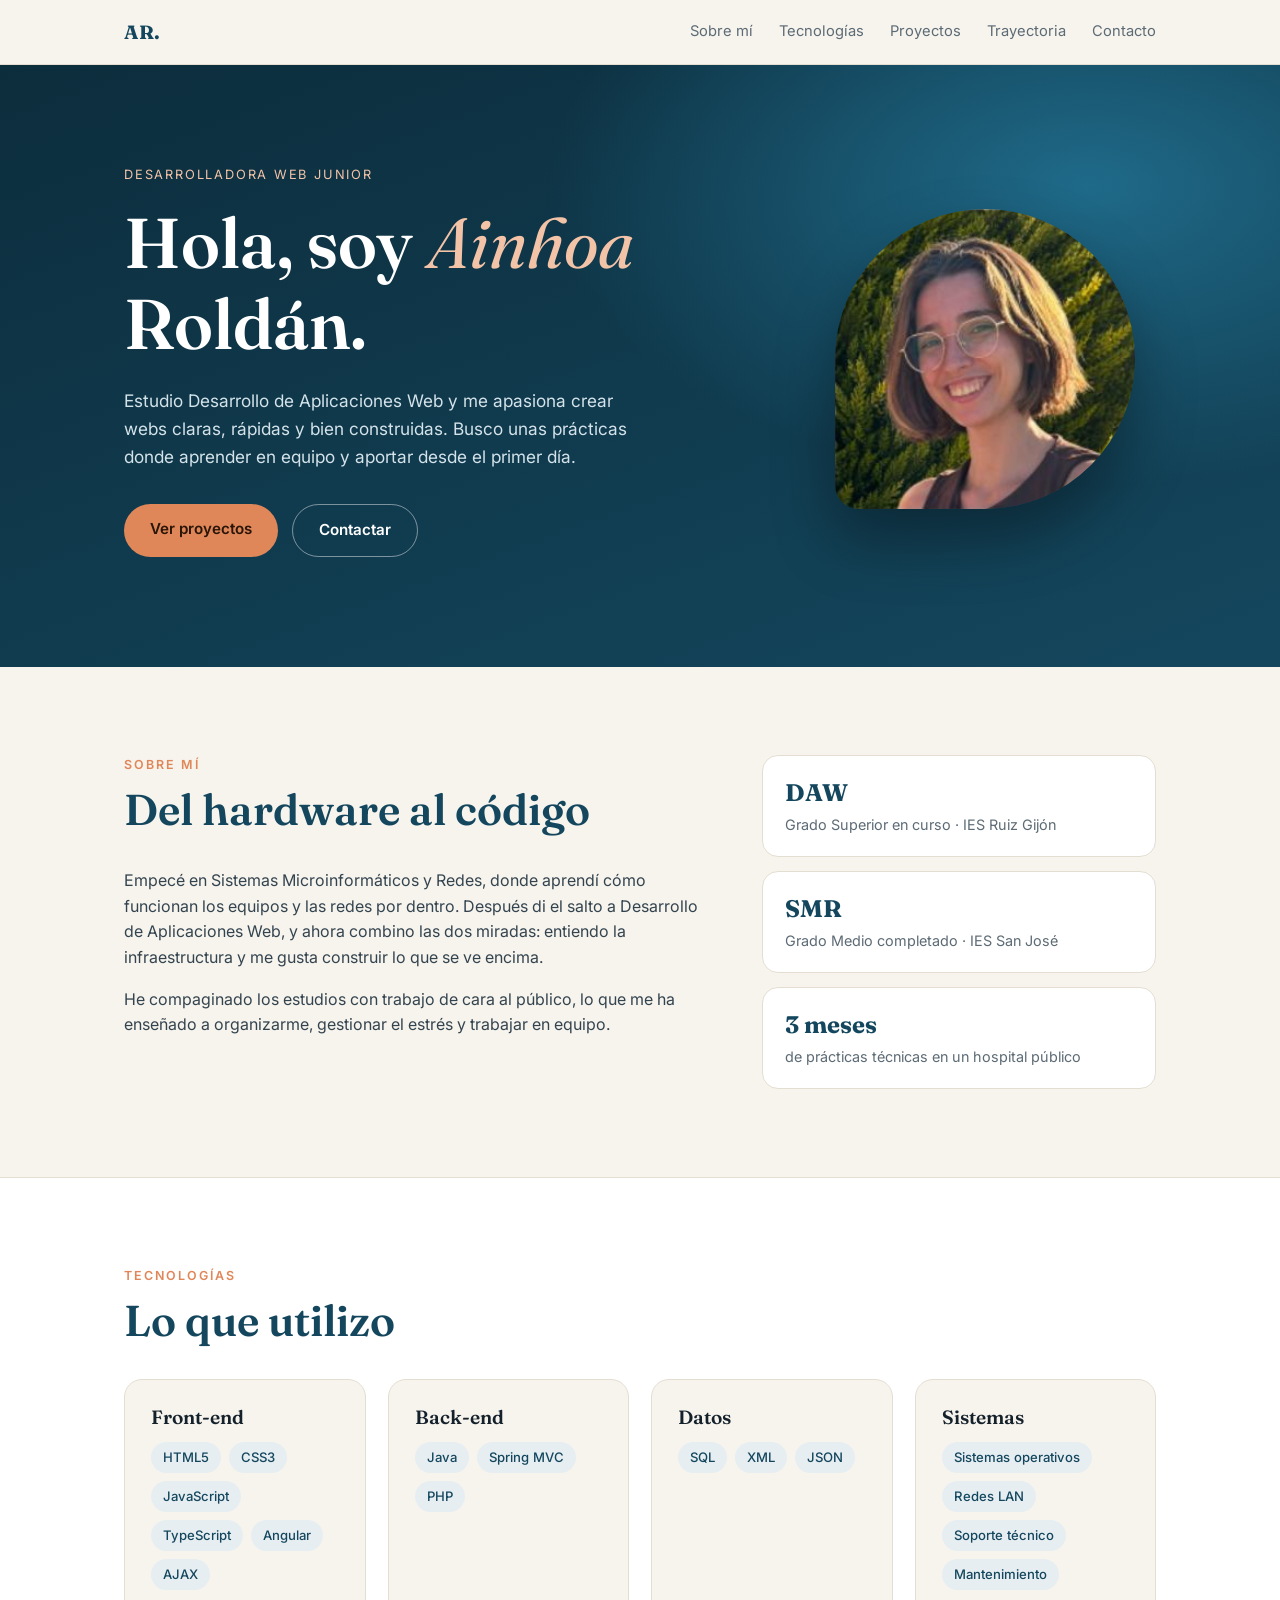
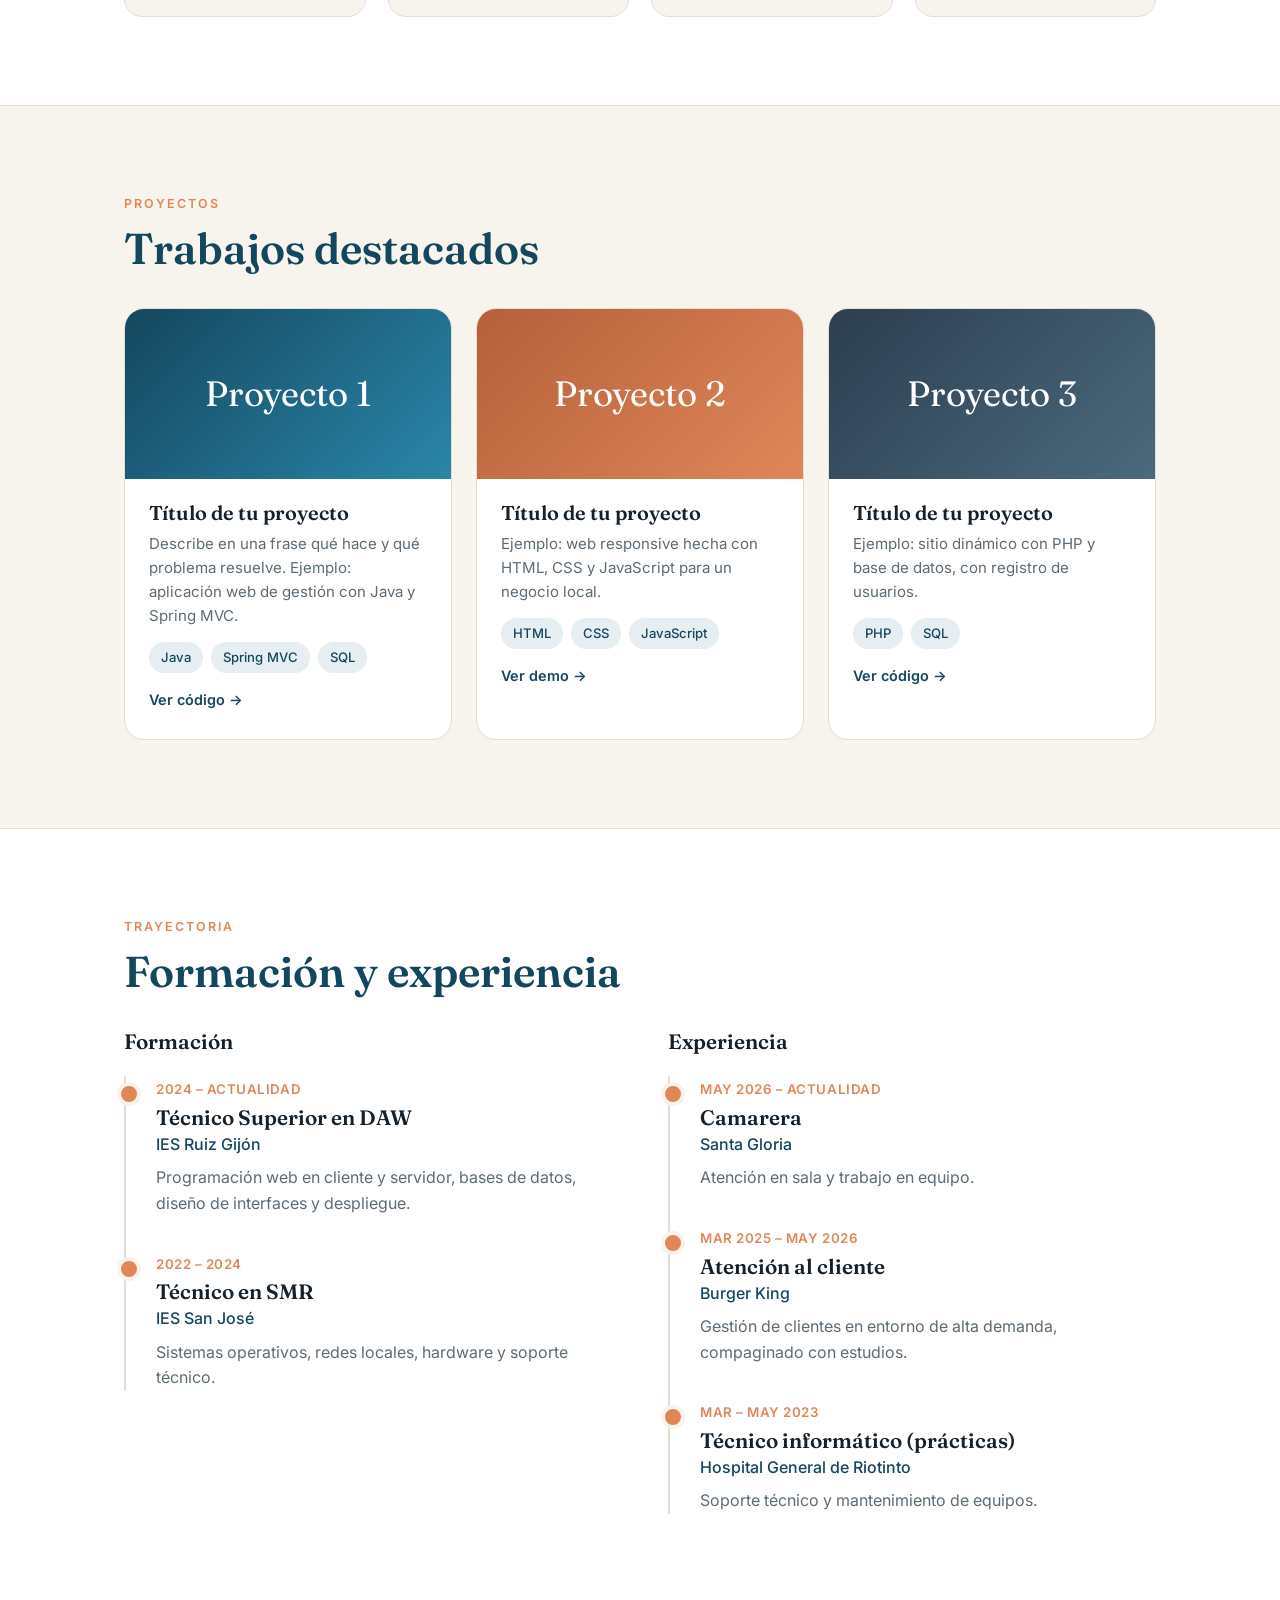
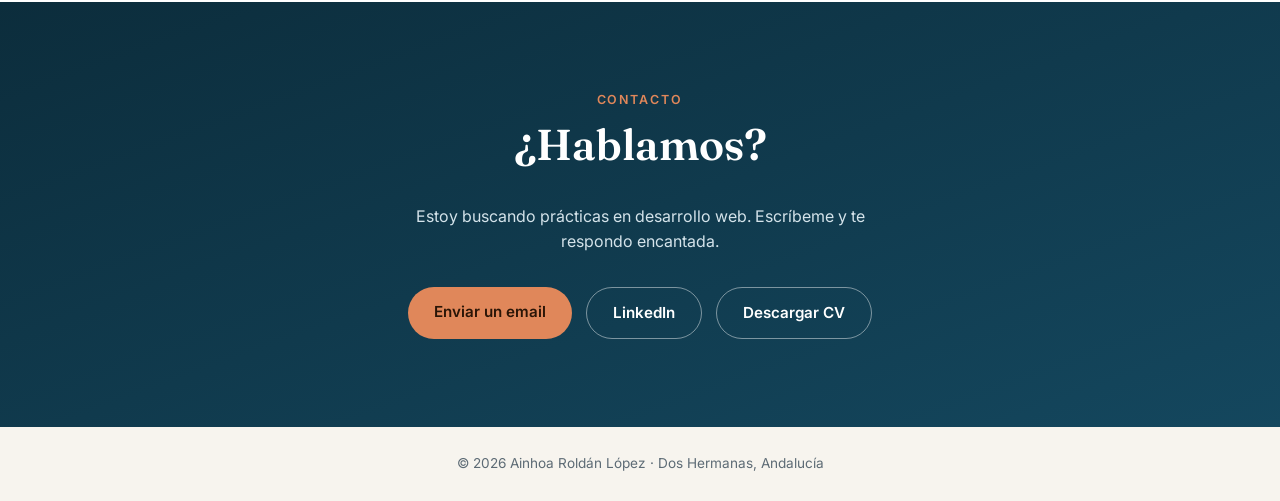
==== index.html @ 256d12b0 "Add files via upload" ====
<!doctype html>
<html lang="es">
<head>
<meta charset="utf-8">
<meta name="viewport" content="width=device-width,initial-scale=1">
<title>Ainhoa Roldán López · Desarrolladora Web</title>
<meta name="description" content="Portafolio de Ainhoa Roldán López, desarrolladora web junior (DAW).">
<link rel="preconnect" href="https://fonts.googleapis.com">
<link href="https://fonts.googleapis.com/css2?family=Fraunces:opsz,wght@9..144,400;9..144,600&family=Inter:wght@400;500;600&display=swap" rel="stylesheet">
<style>
:root{--bg:#f7f4ee;--ink:#14212b;--muted:#5d6b75;--teal:#14475e;--teal-d:#0c2d3c;--accent:#e0875a;--card:#fff;--line:#e4ded2}
*{box-sizing:border-box}
html{scroll-behavior:smooth}
body{margin:0;background:var(--bg);color:var(--ink);font-family:Inter,system-ui,sans-serif;line-height:1.6}
h1,h2,h3{font-family:Fraunces,Georgia,serif;font-weight:600;line-height:1.15;margin:0}
a{color:inherit}
.wrap{max-width:1080px;margin:0 auto;padding:0 24px}
nav{position:sticky;top:0;z-index:10;background:rgba(247,244,238,.85);backdrop-filter:blur(10px);border-bottom:1px solid var(--line)}
nav .wrap{display:flex;justify-content:space-between;align-items:center;height:64px}
nav b{font-family:Fraunces,serif;font-size:1.2rem;color:var(--teal)}
nav ul{display:flex;gap:26px;list-style:none;margin:0;padding:0;font-size:.92rem}
nav a{text-decoration:none;color:var(--muted);transition:color .2s}
nav a:hover{color:var(--teal)}
.hero{background:radial-gradient(900px 500px at 85% 20%,#1f6a89 0,transparent 60%),linear-gradient(160deg,var(--teal-d),var(--teal));color:#fff;padding:96px 0 110px;overflow:hidden}
.hero .wrap{display:grid;grid-template-columns:1.3fr .7fr;gap:56px;align-items:center}
.tag{display:inline-block;font-size:.8rem;letter-spacing:.14em;text-transform:uppercase;color:#f3c3a8;margin-bottom:18px}
.hero h1{font-size:clamp(2.6rem,6vw,4.4rem)}
.hero h1 em{font-style:italic;color:#f3c3a8;font-weight:400}
.hero p{max-width:520px;color:#d4e3ea;font-size:1.08rem;margin:22px 0 34px}
.btns{display:flex;gap:14px;flex-wrap:wrap}
.btn{padding:13px 26px;border-radius:999px;text-decoration:none;font-weight:600;font-size:.95rem;transition:transform .2s,background .2s}
.btn:hover{transform:translateY(-2px)}
.btn.p{background:var(--accent);color:#2a1507}
.btn.s{border:1.5px solid rgba(255,255,255,.45);color:#fff}
.btn.s:hover{background:rgba(255,255,255,.1)}
.photo{position:relative;justify-self:center}
.photo img{width:min(300px,70vw);aspect-ratio:1;object-fit:cover;border-radius:50% 50% 50% 8%;display:block;box-shadow:0 30px 60px rgba(0,0,0,.35)}
.photo::before{content:"";position:absolute;inset:-14px -14px 14px 14px;border:2px solid var(--accent);border-radius:50% 50% 50% 8%;z-index:-1}
section{padding:88px 0}
.eyebrow{font-size:.78rem;letter-spacing:.16em;text-transform:uppercase;color:var(--accent);font-weight:600;margin-bottom:10px}
h2{font-size:clamp(1.9rem,4vw,2.7rem);color:var(--teal);margin-bottom:34px}
.about{display:grid;grid-template-columns:1.2fr .8fr;gap:48px}
.about p{margin:0 0 16px;color:#34444f}
.facts{display:grid;gap:14px;align-content:start}
.fact{background:var(--card);border:1px solid var(--line);border-radius:16px;padding:18px 22px}
.fact b{display:block;font-family:Fraunces,serif;font-size:1.5rem;color:var(--teal)}
.fact span{color:var(--muted);font-size:.9rem}
.stack{background:var(--card);border-block:1px solid var(--line)}
.groups{display:grid;grid-template-columns:repeat(auto-fit,minmax(240px,1fr));gap:22px}
.group{border:1px solid var(--line);border-radius:18px;padding:26px;background:var(--bg);transition:transform .25s,box-shadow .25s}
.group:hover{transform:translateY(-4px);box-shadow:0 18px 40px rgba(20,71,94,.12)}
.group h3{font-size:1.2rem;margin-bottom:14px}
.chips{display:flex;flex-wrap:wrap;gap:8px}
.chips span{font-size:.82rem;padding:5px 12px;border-radius:999px;background:#e6eef2;color:var(--teal);font-weight:500}
.projects{display:grid;grid-template-columns:repeat(auto-fit,minmax(300px,1fr));gap:24px}
.proj{background:var(--card);border:1px solid var(--line);border-radius:20px;overflow:hidden;transition:transform .25s,box-shadow .25s}
.proj:hover{transform:translateY(-5px);box-shadow:0 22px 44px rgba(20,71,94,.14)}
.thumb{height:170px;display:grid;place-items:center;color:#fff;font-family:Fraunces,serif;font-size:2.2rem;background:linear-gradient(135deg,var(--teal),#2a86aa)}
.proj:nth-child(2) .thumb{background:linear-gradient(135deg,#b5603a,var(--accent))}
.proj:nth-child(3) .thumb{background:linear-gradient(135deg,#2c3e50,#4b6a7d)}
.proj div.body{padding:22px 24px 26px}
.proj h3{font-size:1.25rem;margin-bottom:8px}
.proj p{margin:0 0 14px;color:var(--muted);font-size:.94rem}
.proj a{font-weight:600;font-size:.9rem;color:var(--teal);text-decoration:none}
.proj a:hover{text-decoration:underline}
.line{position:relative;padding-left:30px;border-left:2px solid var(--line);display:grid;gap:34px}
.item{position:relative}
.item::before{content:"";position:absolute;left:-39px;top:6px;width:16px;height:16px;border-radius:50%;background:var(--accent);border:4px solid var(--bg)}
.item small{color:var(--accent);font-weight:600;letter-spacing:.04em}
.item h3{font-size:1.3rem;margin:4px 0 2px}
.item .who{color:var(--teal);font-weight:500}
.item p{margin:8px 0 0;color:var(--muted);max-width:640px}
.cols{display:grid;grid-template-columns:1fr 1fr;gap:56px}
.contact{background:linear-gradient(160deg,var(--teal-d),var(--teal));color:#fff;text-align:center}
.contact h2{color:#fff}
.contact p{color:#d4e3ea;max-width:520px;margin:0 auto 32px}
footer{text-align:center;padding:26px;color:var(--muted);font-size:.85rem}
.reveal{opacity:0;transform:translateY(24px);transition:opacity .8s,transform .8s}
.reveal.in{opacity:1;transform:none}
@media(max-width:820px){nav ul{display:none}.hero .wrap,.about,.cols{grid-template-columns:1fr}.hero{padding:56px 0 80px}.photo{order:-1}section{padding:64px 0}}
@media(prefers-reduced-motion:reduce){*{transition:none!important}.reveal{opacity:1;transform:none}html{scroll-behavior:auto}}
</style>
</head>
<body>
<nav><div class="wrap"><b>AR.</b>
<ul><li><a href="#sobre-mi">Sobre mí</a></li><li><a href="#tecnologias">Tecnologías</a></li><li><a href="#proyectos">Proyectos</a></li><li><a href="#trayectoria">Trayectoria</a></li><li><a href="#contacto">Contacto</a></li></ul></div></nav>

<header class="hero"><div class="wrap">
<div>
<span class="tag">Desarrolladora web junior</span>
<h1>Hola, soy <em>Ainhoa</em> Roldán.</h1>
<p>Estudio Desarrollo de Aplicaciones Web y me apasiona crear webs claras, rápidas y bien construidas. Busco unas prácticas donde aprender en equipo y aportar desde el primer día.</p>
<div class="btns"><a class="btn p" href="#proyectos">Ver proyectos</a><a class="btn s" href="#contacto">Contactar</a></div>
</div>
<div class="photo"><img src="foto.png" alt="Retrato de Ainhoa Roldán López"></div>
</div></header>

<section id="sobre-mi"><div class="wrap about reveal">
<div><div class="eyebrow">Sobre mí</div><h2>Del hardware al código</h2>
<p>Empecé en Sistemas Microinformáticos y Redes, donde aprendí cómo funcionan los equipos y las redes por dentro. Después di el salto a Desarrollo de Aplicaciones Web, y ahora combino las dos miradas: entiendo la infraestructura y me gusta construir lo que se ve encima.</p>
<p>He compaginado los estudios con trabajo de cara al público, lo que me ha enseñado a organizarme, gestionar el estrés y trabajar en equipo.</p></div>
<div class="facts">
<div class="fact"><b>DAW</b><span>Grado Superior en curso · IES Ruiz Gijón</span></div>
<div class="fact"><b>SMR</b><span>Grado Medio completado · IES San José</span></div>
<div class="fact"><b>3 meses</b><span>de prácticas técnicas en un hospital público</span></div>
</div></div></section>

<section id="tecnologias" class="stack"><div class="wrap reveal">
<div class="eyebrow">Tecnologías</div><h2>Lo que utilizo</h2>
<div class="groups">
<div class="group"><h3>Front-end</h3><div class="chips"><span>HTML5</span><span>CSS3</span><span>JavaScript</span><span>TypeScript</span><span>Angular</span><span>AJAX</span></div></div>
<div class="group"><h3>Back-end</h3><div class="chips"><span>Java</span><span>Spring MVC</span><span>PHP</span></div></div>
<div class="group"><h3>Datos</h3><div class="chips"><span>SQL</span><span>XML</span><span>JSON</span></div></div>
<div class="group"><h3>Sistemas</h3><div class="chips"><span>Sistemas operativos</span><span>Redes LAN</span><span>Soporte técnico</span><span>Mantenimiento</span></div></div>
</div></div></section>

<section id="proyectos"><div class="wrap reveal">
<div class="eyebrow">Proyectos</div><h2>Trabajos destacados</h2>
<div class="projects">
<article class="proj"><div class="thumb">Proyecto 1</div><div class="body"><h3>Título de tu proyecto</h3><p>Describe en una frase qué hace y qué problema resuelve. Ejemplo: aplicación web de gestión con Java y Spring MVC.</p><div class="chips"><span>Java</span><span>Spring MVC</span><span>SQL</span></div><p></p><a href="#">Ver código →</a></div></article>
<article class="proj"><div class="thumb">Proyecto 2</div><div class="body"><h3>Título de tu proyecto</h3><p>Ejemplo: web responsive hecha con HTML, CSS y JavaScript para un negocio local.</p><div class="chips"><span>HTML</span><span>CSS</span><span>JavaScript</span></div><p></p><a href="#">Ver demo →</a></div></article>
<article class="proj"><div class="thumb">Proyecto 3</div><div class="body"><h3>Título de tu proyecto</h3><p>Ejemplo: sitio dinámico con PHP y base de datos, con registro de usuarios.</p><div class="chips"><span>PHP</span><span>SQL</span></div><p></p><a href="#">Ver código →</a></div></article>
</div></div></section>

<section id="trayectoria" style="background:var(--card);border-top:1px solid var(--line)"><div class="wrap reveal">
<div class="eyebrow">Trayectoria</div><h2>Formación y experiencia</h2>
<div class="cols">
<div><h3 style="margin-bottom:22px;font-size:1.3rem">Formación</h3><div class="line">
<div class="item"><small>2024 – ACTUALIDAD</small><h3>Técnico Superior en DAW</h3><div class="who">IES Ruiz Gijón</div><p>Programación web en cliente y servidor, bases de datos, diseño de interfaces y despliegue.</p></div>
<div class="item"><small>2022 – 2024</small><h3>Técnico en SMR</h3><div class="who">IES San José</div><p>Sistemas operativos, redes locales, hardware y soporte técnico.</p></div>
</div></div>
<div><h3 style="margin-bottom:22px;font-size:1.3rem">Experiencia</h3><div class="line">
<div class="item"><small>MAY 2026 – ACTUALIDAD</small><h3>Camarera</h3><div class="who">Santa Gloria</div><p>Atención en sala y trabajo en equipo.</p></div>
<div class="item"><small>MAR 2025 – MAY 2026</small><h3>Atención al cliente</h3><div class="who">Burger King</div><p>Gestión de clientes en entorno de alta demanda, compaginado con estudios.</p></div>
<div class="item"><small>MAR – MAY 2023</small><h3>Técnico informático (prácticas)</h3><div class="who">Hospital General de Riotinto</div><p>Soporte técnico y mantenimiento de equipos.</p></div>
</div></div>
</div></div></section>

<section id="contacto" class="contact"><div class="wrap reveal">
<div class="eyebrow">Contacto</div><h2>¿Hablamos?</h2>
<p>Estoy buscando prácticas en desarrollo web. Escríbeme y te respondo encantada.</p>
<div class="btns" style="justify-content:center"><a class="btn p" href="mailto:ainhoaroldanlopez2001@gmail.com">Enviar un email</a><a class="btn s" href="https://linkedin.com/in/ainhoa-roldán-lópez-917969406" target="_blank" rel="noopener">LinkedIn</a><a class="btn s" href="CV_Ainhoa_Roldan_Lopez.pdf" download>Descargar CV</a></div>
</div></section>
<footer>© 2026 Ainhoa Roldán López · Dos Hermanas, Andalucía</footer>
<script>
const io=new IntersectionObserver(e=>e.forEach(x=>{if(x.isIntersecting){x.target.classList.add('in');io.unobserve(x.target)}}),{threshold:.12});
document.querySelectorAll('.reveal').forEach(el=>io.observe(el));
</script>
</body></html>
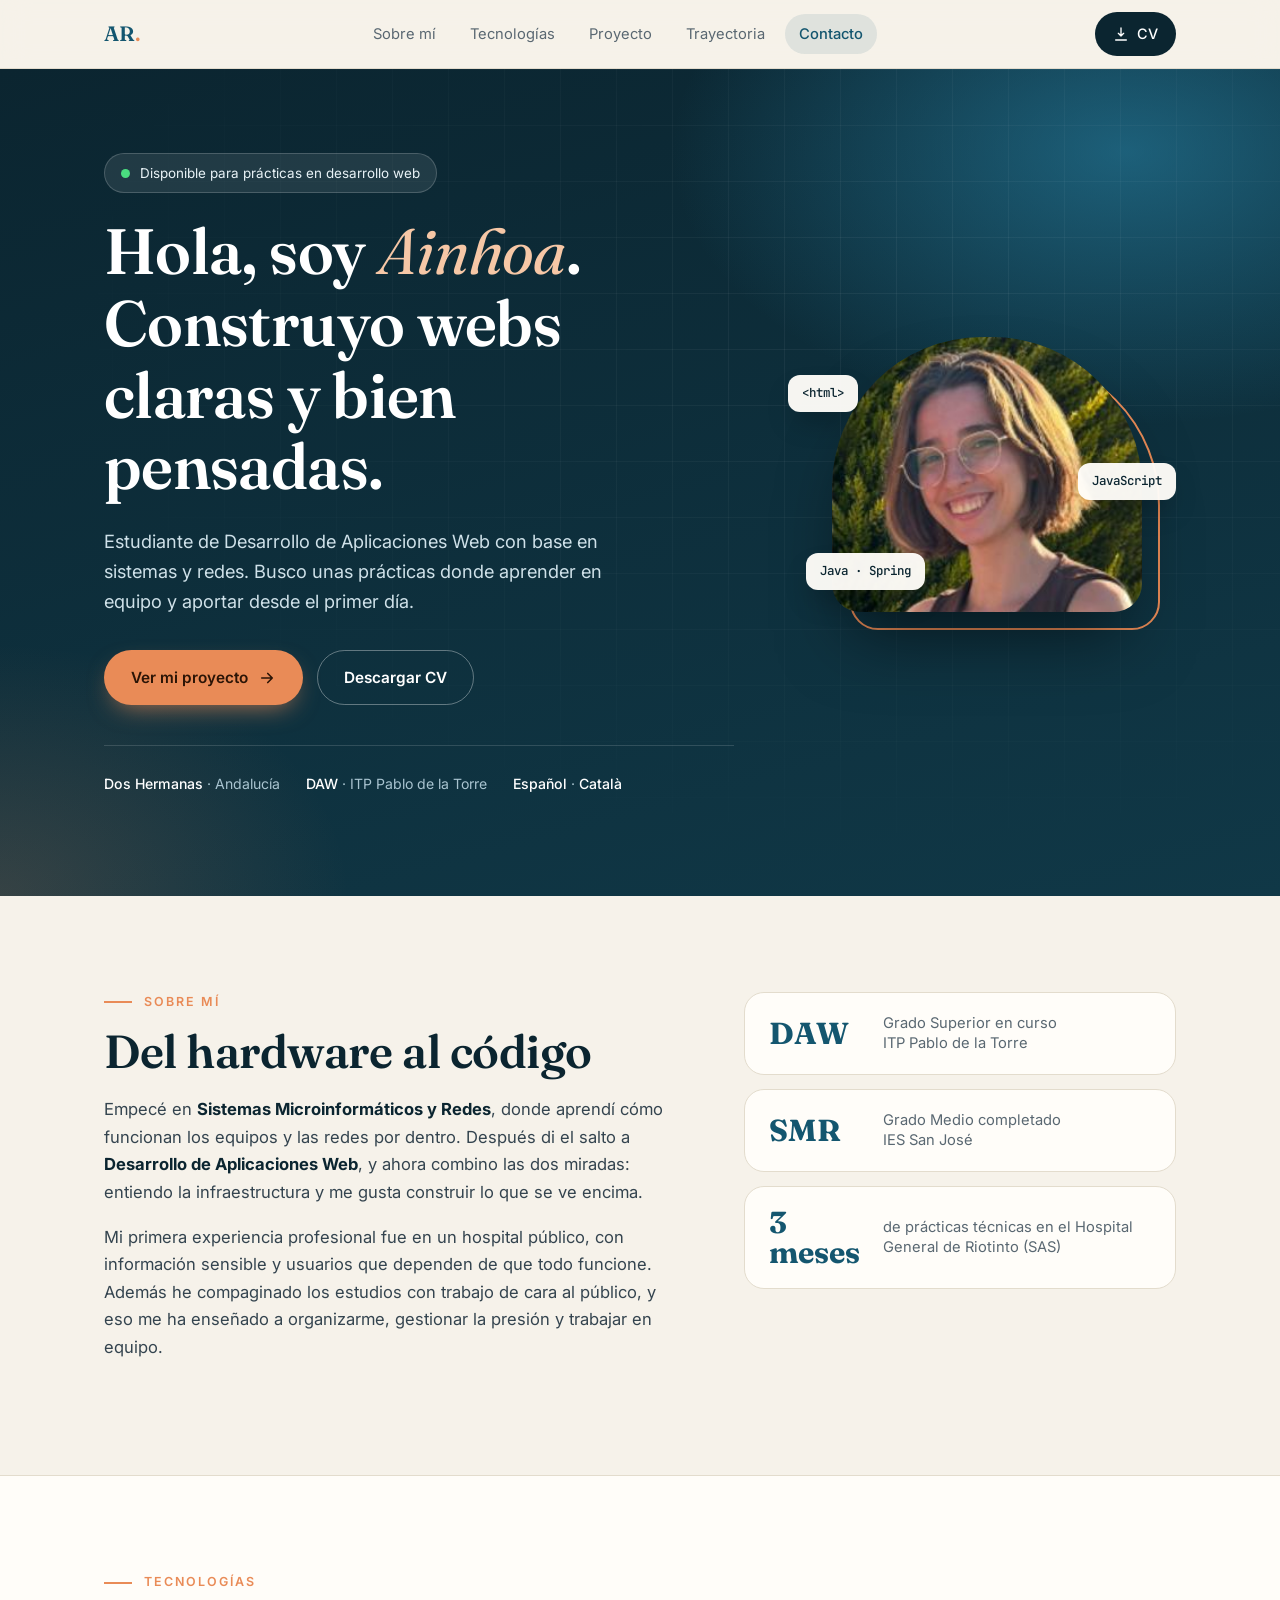
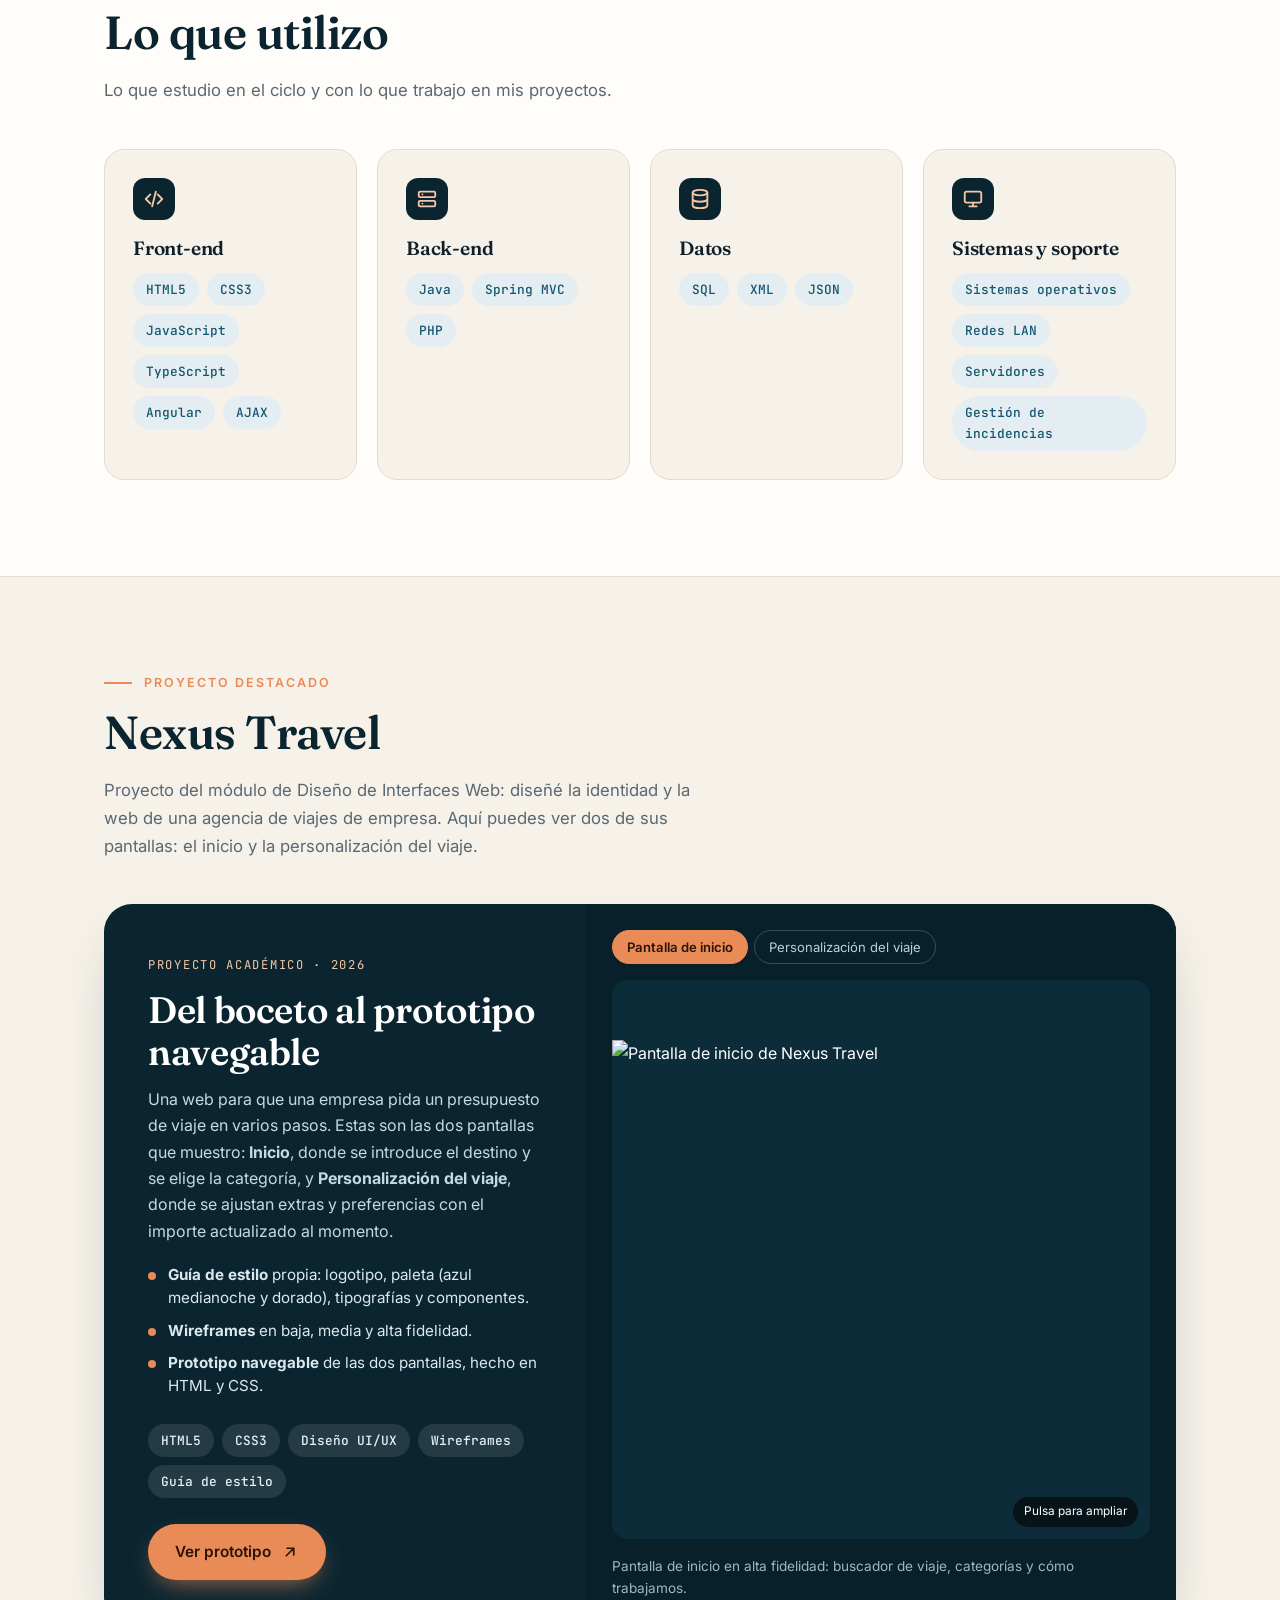
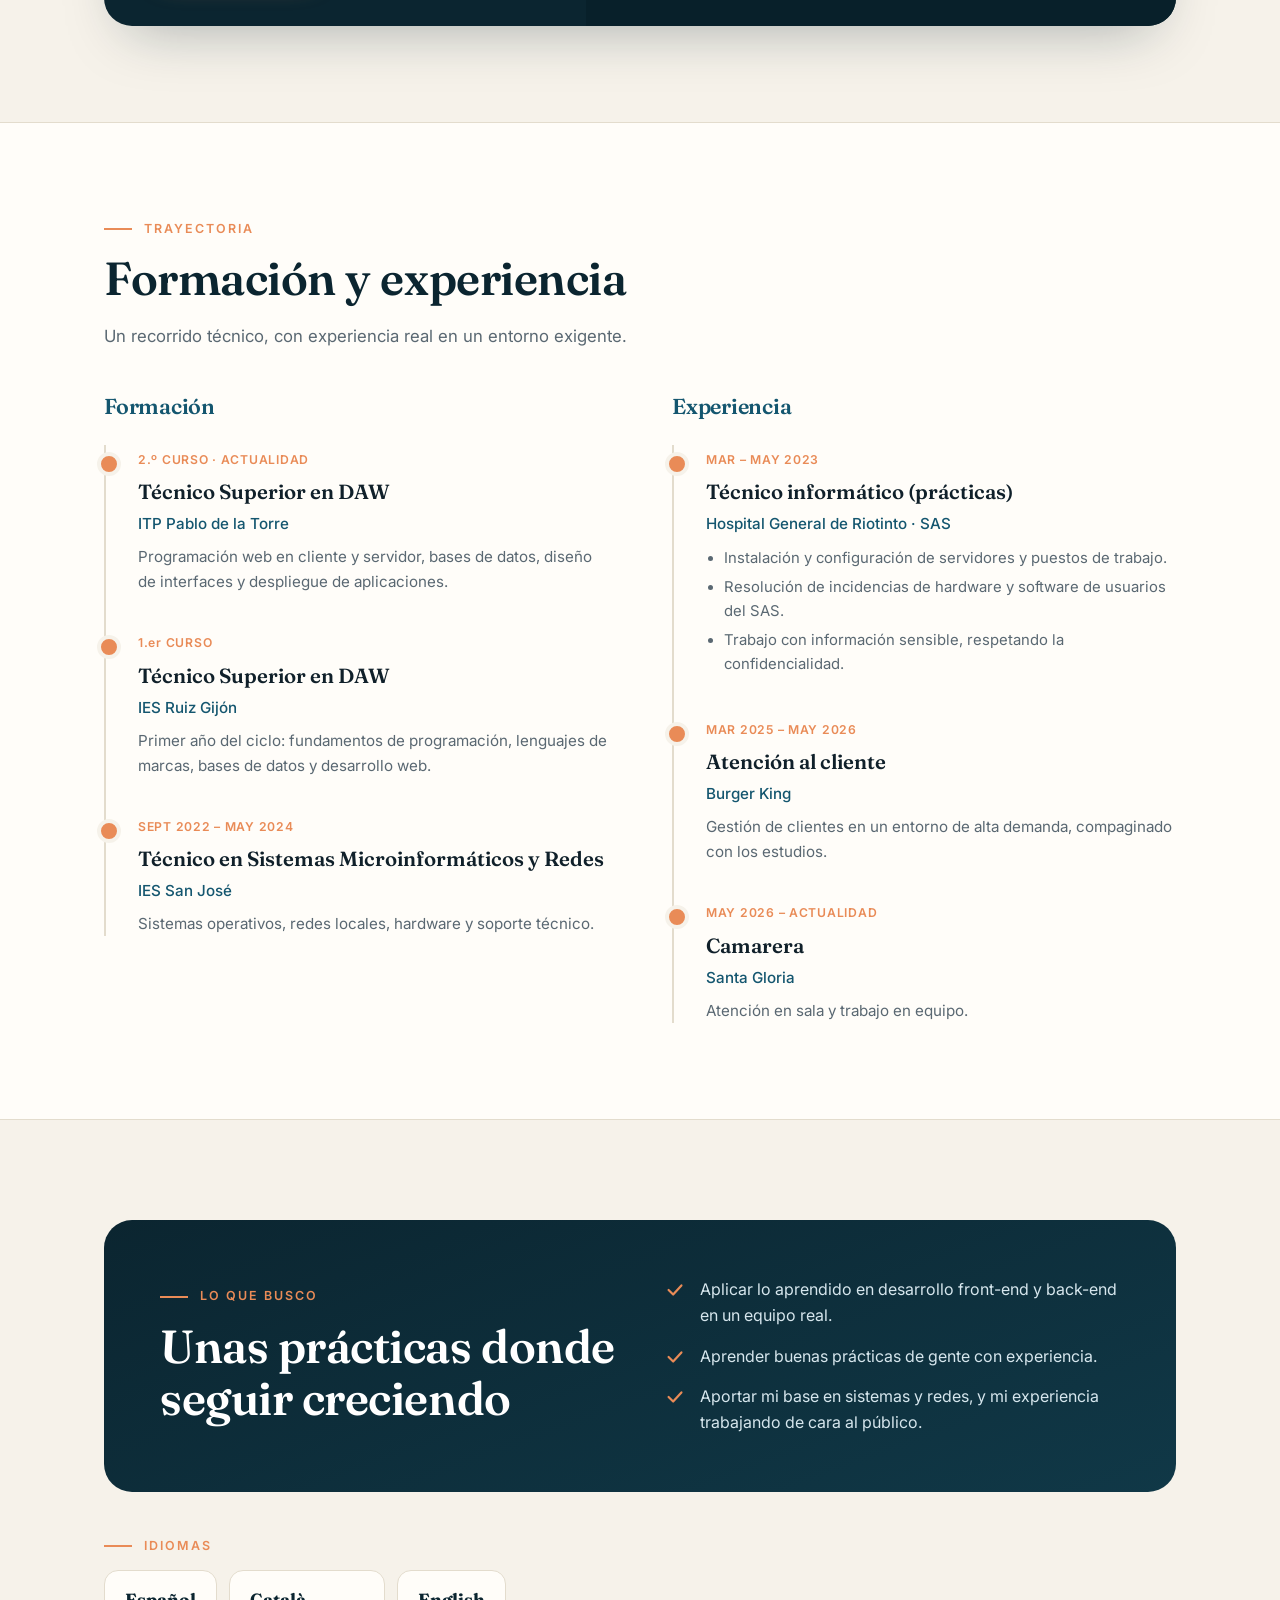
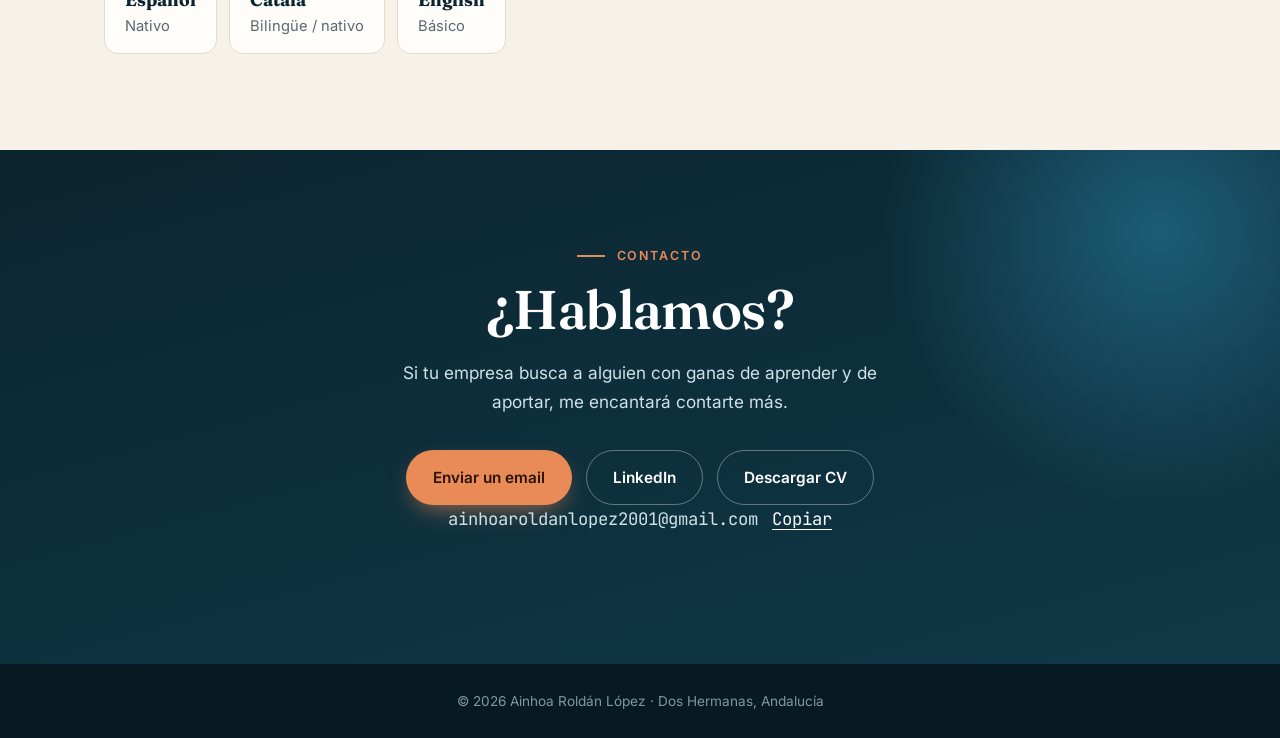
==== commit d48af04b: "Add files via upload" ====
--- a/index.html
+++ b/index.html
@@ -3,147 +3,400 @@
 <head>
 <meta charset="utf-8">
 <meta name="viewport" content="width=device-width,initial-scale=1">
-<title>Ainhoa Roldán López · Desarrolladora Web</title>
-<meta name="description" content="Portafolio de Ainhoa Roldán López, desarrolladora web junior (DAW).">
+<title>Ainhoa Roldán López · Desarrolladora Web Junior</title>
+<meta name="description" content="Portafolio de Ainhoa Roldán López, estudiante de DAW con base en sistemas y redes. Busco prácticas en desarrollo web.">
+<meta name="theme-color" content="#0b2530">
+<meta property="og:title" content="Ainhoa Roldán López · Desarrolladora Web Junior">
+<meta property="og:description" content="Estudiante de DAW con base en sistemas y redes. Busco prácticas en desarrollo web.">
+<meta property="og:type" content="website">
+<meta property="og:image" content="https://ainhoaroldan.github.io/foto.png">
+<link rel="icon" href="data:image/svg+xml,%3Csvg xmlns='http://www.w3.org/2000/svg' viewBox='0 0 64 64'%3E%3Crect width='64' height='64' rx='16' fill='%230b2530'/%3E%3Ctext x='32' y='42' font-family='Georgia,serif' font-size='28' font-weight='700' text-anchor='middle' fill='%23f0a06e'%3EAR%3C/text%3E%3C/svg%3E">
 <link rel="preconnect" href="https://fonts.googleapis.com">
-<link href="https://fonts.googleapis.com/css2?family=Fraunces:opsz,wght@9..144,400;9..144,600&family=Inter:wght@400;500;600&display=swap" rel="stylesheet">
+<link rel="preconnect" href="https://fonts.gstatic.com" crossorigin>
+<link href="https://fonts.googleapis.com/css2?family=Fraunces:ital,opsz,wght@0,9..144,400;0,9..144,600;1,9..144,400&family=Inter:wght@400;500;600&family=JetBrains+Mono:wght@400;500&display=swap" rel="stylesheet">
 <style>
-:root{--bg:#f7f4ee;--ink:#14212b;--muted:#5d6b75;--teal:#14475e;--teal-d:#0c2d3c;--accent:#e0875a;--card:#fff;--line:#e4ded2}
+:root{
+  --bg:#f6f2ea; --paper:#fffdf9; --ink:#10202a; --muted:#5a6872; --line:#e3dccd;
+  --deep:#0b2530; --deep2:#103847; --teal:#14566f; --sky:#2a8bb0;
+  --accent:#e98b57; --accent-soft:#f6c7a6; --chip:#e4eef2;
+  --r:20px; --shadow:0 24px 60px -24px rgba(11,37,48,.35);
+}
 *{box-sizing:border-box}
-html{scroll-behavior:smooth}
-body{margin:0;background:var(--bg);color:var(--ink);font-family:Inter,system-ui,sans-serif;line-height:1.6}
-h1,h2,h3{font-family:Fraunces,Georgia,serif;font-weight:600;line-height:1.15;margin:0}
+html{scroll-behavior:smooth;scroll-padding-top:80px}
+body{margin:0;background:var(--bg);color:var(--ink);font-family:Inter,system-ui,sans-serif;line-height:1.65;-webkit-font-smoothing:antialiased}
+h1,h2,h3{font-family:Fraunces,Georgia,serif;font-weight:600;line-height:1.12;margin:0;letter-spacing:-.01em}
 a{color:inherit}
-.wrap{max-width:1080px;margin:0 auto;padding:0 24px}
-nav{position:sticky;top:0;z-index:10;background:rgba(247,244,238,.85);backdrop-filter:blur(10px);border-bottom:1px solid var(--line)}
-nav .wrap{display:flex;justify-content:space-between;align-items:center;height:64px}
-nav b{font-family:Fraunces,serif;font-size:1.2rem;color:var(--teal)}
-nav ul{display:flex;gap:26px;list-style:none;margin:0;padding:0;font-size:.92rem}
-nav a{text-decoration:none;color:var(--muted);transition:color .2s}
-nav a:hover{color:var(--teal)}
-.hero{background:radial-gradient(900px 500px at 85% 20%,#1f6a89 0,transparent 60%),linear-gradient(160deg,var(--teal-d),var(--teal));color:#fff;padding:96px 0 110px;overflow:hidden}
-.hero .wrap{display:grid;grid-template-columns:1.3fr .7fr;gap:56px;align-items:center}
-.tag{display:inline-block;font-size:.8rem;letter-spacing:.14em;text-transform:uppercase;color:#f3c3a8;margin-bottom:18px}
-.hero h1{font-size:clamp(2.6rem,6vw,4.4rem)}
-.hero h1 em{font-style:italic;color:#f3c3a8;font-weight:400}
-.hero p{max-width:520px;color:#d4e3ea;font-size:1.08rem;margin:22px 0 34px}
-.btns{display:flex;gap:14px;flex-wrap:wrap}
-.btn{padding:13px 26px;border-radius:999px;text-decoration:none;font-weight:600;font-size:.95rem;transition:transform .2s,background .2s}
+img{max-width:100%;display:block}
+.wrap{max-width:1120px;margin:0 auto;padding:0 24px}
+.mono{font-family:"JetBrains Mono",ui-monospace,monospace}
+:focus-visible{outline:3px solid var(--accent);outline-offset:3px;border-radius:6px}
+
+/* progreso + nav */
+#bar{position:fixed;top:0;left:0;height:3px;width:0;background:linear-gradient(90deg,var(--accent),var(--sky));z-index:50}
+nav{position:sticky;top:0;z-index:40;background:rgba(246,242,234,.82);backdrop-filter:blur(14px);border-bottom:1px solid var(--line)}
+nav .wrap{display:flex;align-items:center;justify-content:space-between;height:68px}
+.logo{font-family:Fraunces,serif;font-weight:600;font-size:1.3rem;color:var(--teal);text-decoration:none}
+.logo span{color:var(--accent)}
+nav ul{display:flex;gap:6px;list-style:none;margin:0;padding:0}
+nav ul a{display:block;padding:8px 14px;border-radius:999px;text-decoration:none;font-size:.92rem;color:var(--muted);transition:.2s}
+nav ul a:hover{color:var(--teal);background:rgba(20,86,111,.07)}
+nav ul a.on{color:var(--teal);background:rgba(20,86,111,.1);font-weight:500}
+.nav-cta{display:inline-flex;align-items:center;gap:8px;padding:10px 18px;border-radius:999px;background:var(--deep);color:#fff;text-decoration:none;font-size:.9rem;font-weight:500;transition:.2s}
+.nav-cta:hover{background:var(--teal);transform:translateY(-1px)}
+.burger{display:none;background:none;border:0;width:44px;height:44px;cursor:pointer;color:var(--deep)}
+.burger svg{width:26px;height:26px}
+
+/* botones */
+.btn{display:inline-flex;align-items:center;gap:10px;padding:14px 26px;border-radius:999px;text-decoration:none;font-weight:600;font-size:.96rem;border:1.5px solid transparent;transition:transform .2s,background .2s,box-shadow .2s;cursor:pointer;font-family:inherit}
 .btn:hover{transform:translateY(-2px)}
-.btn.p{background:var(--accent);color:#2a1507}
-.btn.s{border:1.5px solid rgba(255,255,255,.45);color:#fff}
-.btn.s:hover{background:rgba(255,255,255,.1)}
-.photo{position:relative;justify-self:center}
-.photo img{width:min(300px,70vw);aspect-ratio:1;object-fit:cover;border-radius:50% 50% 50% 8%;display:block;box-shadow:0 30px 60px rgba(0,0,0,.35)}
-.photo::before{content:"";position:absolute;inset:-14px -14px 14px 14px;border:2px solid var(--accent);border-radius:50% 50% 50% 8%;z-index:-1}
-section{padding:88px 0}
-.eyebrow{font-size:.78rem;letter-spacing:.16em;text-transform:uppercase;color:var(--accent);font-weight:600;margin-bottom:10px}
-h2{font-size:clamp(1.9rem,4vw,2.7rem);color:var(--teal);margin-bottom:34px}
-.about{display:grid;grid-template-columns:1.2fr .8fr;gap:48px}
-.about p{margin:0 0 16px;color:#34444f}
-.facts{display:grid;gap:14px;align-content:start}
-.fact{background:var(--card);border:1px solid var(--line);border-radius:16px;padding:18px 22px}
-.fact b{display:block;font-family:Fraunces,serif;font-size:1.5rem;color:var(--teal)}
-.fact span{color:var(--muted);font-size:.9rem}
-.stack{background:var(--card);border-block:1px solid var(--line)}
-.groups{display:grid;grid-template-columns:repeat(auto-fit,minmax(240px,1fr));gap:22px}
-.group{border:1px solid var(--line);border-radius:18px;padding:26px;background:var(--bg);transition:transform .25s,box-shadow .25s}
-.group:hover{transform:translateY(-4px);box-shadow:0 18px 40px rgba(20,71,94,.12)}
+.btn.p{background:var(--accent);color:#2b1406;box-shadow:0 10px 26px -10px rgba(233,139,87,.8)}
+.btn.p:hover{box-shadow:0 14px 30px -10px rgba(233,139,87,.95)}
+.btn.g{border-color:rgba(255,255,255,.35);color:#fff}
+.btn.g:hover{background:rgba(255,255,255,.1)}
+.btn.d{border-color:var(--deep);color:var(--deep)}
+.btn.d:hover{background:var(--deep);color:#fff}
+.btn svg{width:18px;height:18px}
+
+/* hero */
+.hero{position:relative;color:#fff;background:
+  radial-gradient(700px 420px at 88% 10%,rgba(42,139,176,.55),transparent 65%),
+  radial-gradient(500px 360px at 0% 100%,rgba(233,139,87,.18),transparent 70%),
+  linear-gradient(165deg,var(--deep),var(--deep2));overflow:hidden;padding:84px 0 100px}
+.hero::before{content:"";position:absolute;inset:0;background-image:linear-gradient(rgba(255,255,255,.05) 1px,transparent 1px),linear-gradient(90deg,rgba(255,255,255,.05) 1px,transparent 1px);background-size:56px 56px;mask-image:radial-gradient(ellipse at 70% 30%,#000 10%,transparent 70%);-webkit-mask-image:radial-gradient(ellipse at 70% 30%,#000 10%,transparent 70%)}
+.hero .wrap{position:relative;display:grid;grid-template-columns:1.25fr .75fr;gap:64px;align-items:center}
+.badge{display:inline-flex;align-items:center;gap:10px;padding:8px 16px;border-radius:999px;background:rgba(255,255,255,.09);border:1px solid rgba(255,255,255,.18);font-size:.84rem;color:#e9f3f7}
+.dot{width:9px;height:9px;border-radius:50%;background:#4ade80;box-shadow:0 0 0 0 rgba(74,222,128,.6);animation:pulse 2s infinite}
+@keyframes pulse{70%{box-shadow:0 0 0 10px rgba(74,222,128,0)}100%{box-shadow:0 0 0 0 rgba(74,222,128,0)}}
+.hero h1{font-size:clamp(2.5rem,5vw,4.1rem);margin:22px 0 0}
+.hero h1 em{font-style:italic;font-weight:400;color:var(--accent-soft)}
+.lead{font-size:1.14rem;color:#cfe1e9;max-width:540px;margin:24px 0 34px}
+.hero-btns{display:flex;flex-wrap:wrap;gap:14px}
+.meta{display:flex;flex-wrap:wrap;gap:10px 26px;margin-top:40px;padding-top:26px;border-top:1px solid rgba(255,255,255,.14);font-size:.88rem;color:#a9c4d0}
+.meta b{color:#fff;font-weight:500}
+.photo{position:relative;justify-self:center;width:min(310px,72vw)}
+.photo img{width:100%;aspect-ratio:4/5;object-fit:cover;border-radius:150px 150px 28px 28px;box-shadow:0 40px 70px -20px rgba(0,0,0,.55);position:relative;z-index:1}
+.photo::before{content:"";position:absolute;inset:18px -18px -18px 18px;border:2px solid var(--accent);border-radius:150px 150px 28px 28px}
+.float{position:absolute;z-index:2;padding:8px 14px;border-radius:12px;background:rgba(255,253,249,.96);color:var(--deep);font-size:.78rem;font-weight:500;box-shadow:0 14px 30px -10px rgba(0,0,0,.4);animation:bob 6s ease-in-out infinite}
+.float.a{left:-44px;top:14%}.float.b{right:-34px;top:46%;animation-delay:-2s}.float.c{left:-26px;bottom:8%;animation-delay:-4s}
+@keyframes bob{50%{transform:translateY(-8px)}}
+
+/* secciones */
+section{padding:96px 0}
+.eyebrow{display:flex;align-items:center;gap:12px;font-size:.78rem;letter-spacing:.16em;text-transform:uppercase;color:var(--accent);font-weight:600;margin-bottom:14px}
+.eyebrow::before{content:"";width:28px;height:2px;background:var(--accent)}
+h2{font-size:clamp(2rem,4.2vw,2.9rem);color:var(--deep);margin-bottom:18px}
+.sub{color:var(--muted);max-width:620px;margin:0 0 44px;font-size:1.05rem}
+
+.about{display:grid;grid-template-columns:1.15fr .85fr;gap:56px;align-items:start}
+.about p{margin:0 0 18px;color:#34444f;font-size:1.04rem}
+.about p strong{color:var(--deep)}
+.facts{display:grid;gap:14px}
+.fact{display:flex;gap:18px;align-items:center;background:var(--paper);border:1px solid var(--line);border-radius:var(--r);padding:20px 24px;transition:.25s}
+.fact:hover{transform:translateX(6px);box-shadow:var(--shadow)}
+.fact b{font-family:Fraunces,serif;font-size:1.9rem;color:var(--teal);min-width:96px;line-height:1}
+.fact span{color:var(--muted);font-size:.92rem;line-height:1.4}
+
+.stack{background:var(--paper);border-block:1px solid var(--line)}
+.groups{display:grid;grid-template-columns:repeat(auto-fit,minmax(250px,1fr));gap:20px}
+.group{border:1px solid var(--line);border-radius:var(--r);padding:28px;background:var(--bg);position:relative;overflow:hidden;transition:.25s}
+.group::after{content:"";position:absolute;left:0;top:0;width:100%;height:3px;background:linear-gradient(90deg,var(--accent),var(--sky));transform:scaleX(0);transform-origin:left;transition:transform .4s}
+.group:hover{transform:translateY(-5px);box-shadow:var(--shadow)}
+.group:hover::after{transform:scaleX(1)}
+.group .ico{width:42px;height:42px;border-radius:12px;background:var(--deep);color:var(--accent-soft);display:grid;place-items:center;margin-bottom:18px}
+.group .ico svg{width:22px;height:22px}
 .group h3{font-size:1.2rem;margin-bottom:14px}
 .chips{display:flex;flex-wrap:wrap;gap:8px}
-.chips span{font-size:.82rem;padding:5px 12px;border-radius:999px;background:#e6eef2;color:var(--teal);font-weight:500}
-.projects{display:grid;grid-template-columns:repeat(auto-fit,minmax(300px,1fr));gap:24px}
-.proj{background:var(--card);border:1px solid var(--line);border-radius:20px;overflow:hidden;transition:transform .25s,box-shadow .25s}
-.proj:hover{transform:translateY(-5px);box-shadow:0 22px 44px rgba(20,71,94,.14)}
-.thumb{height:170px;display:grid;place-items:center;color:#fff;font-family:Fraunces,serif;font-size:2.2rem;background:linear-gradient(135deg,var(--teal),#2a86aa)}
-.proj:nth-child(2) .thumb{background:linear-gradient(135deg,#b5603a,var(--accent))}
-.proj:nth-child(3) .thumb{background:linear-gradient(135deg,#2c3e50,#4b6a7d)}
-.proj div.body{padding:22px 24px 26px}
-.proj h3{font-size:1.25rem;margin-bottom:8px}
-.proj p{margin:0 0 14px;color:var(--muted);font-size:.94rem}
-.proj a{font-weight:600;font-size:.9rem;color:var(--teal);text-decoration:none}
-.proj a:hover{text-decoration:underline}
-.line{position:relative;padding-left:30px;border-left:2px solid var(--line);display:grid;gap:34px}
+.chips span{font-size:.8rem;padding:6px 13px;border-radius:999px;background:var(--chip);color:var(--teal);font-weight:500;font-family:"JetBrains Mono",monospace}
+
+/* proyecto */
+.proj{background:var(--deep);color:#fff;border-radius:28px;overflow:hidden;box-shadow:var(--shadow)}
+.proj-top{display:grid;grid-template-columns:.9fr 1.1fr}
+.proj-info{padding:46px 44px}
+.proj-info .tag{display:inline-block;font-size:.76rem;letter-spacing:.14em;text-transform:uppercase;color:var(--accent-soft);margin-bottom:14px}
+.proj-info h3{font-size:2.3rem;margin-bottom:14px}
+.proj-info p{color:#c5d9e2;margin:0 0 20px}
+.did{list-style:none;margin:0 0 26px;padding:0;display:grid;gap:10px}
+.did li{display:flex;gap:12px;color:#dbe9ef;font-size:.95rem;line-height:1.5}
+.did li::before{content:"";flex:none;width:8px;height:8px;margin-top:8px;border-radius:50%;background:var(--accent)}
+.proj .chips span{background:rgba(255,255,255,.1);color:#e6f1f6}
+.proj-btns{display:flex;flex-wrap:wrap;gap:12px;margin-top:26px}
+.proj-view{background:#08202a;padding:26px;display:flex;flex-direction:column;gap:16px;min-width:0}
+.tabs{display:flex;gap:6px;flex-wrap:wrap}
+.tabs button{font-family:inherit;font-size:.82rem;padding:8px 14px;border-radius:999px;border:1px solid rgba(255,255,255,.2);background:transparent;color:#b9d0da;cursor:pointer;transition:.2s}
+.tabs button:hover{color:#fff;border-color:rgba(255,255,255,.5)}
+.tabs button[aria-selected="true"]{background:var(--accent);border-color:var(--accent);color:#2b1406;font-weight:600}
+.stage{position:relative;flex:1;min-height:360px;border-radius:16px;background:#0d2c39;overflow:hidden;display:grid;place-items:center;cursor:zoom-in}
+.stage img{width:100%;height:100%;max-height:440px;object-fit:contain;transition:opacity .3s}
+.stage .zoom{position:absolute;right:12px;bottom:12px;font-size:.74rem;padding:5px 11px;border-radius:999px;background:rgba(0,0,0,.55);color:#fff}
+.cap{font-size:.85rem;color:#9bb8c4;margin:0}
+
+.lightbox{position:fixed;inset:0;z-index:100;background:rgba(5,18,24,.92);display:none;place-items:center;padding:24px;cursor:zoom-out}
+.lightbox.open{display:grid}
+.lightbox img{max-width:100%;max-height:92vh;border-radius:10px;background:#fff}
+
+/* trayectoria */
+.cols{display:grid;grid-template-columns:1fr 1fr;gap:64px}
+.cols h3{font-size:1.35rem;margin-bottom:26px;color:var(--teal)}
+.line{position:relative;padding-left:32px;border-left:2px solid var(--line);display:grid;gap:34px}
 .item{position:relative}
-.item::before{content:"";position:absolute;left:-39px;top:6px;width:16px;height:16px;border-radius:50%;background:var(--accent);border:4px solid var(--bg)}
-.item small{color:var(--accent);font-weight:600;letter-spacing:.04em}
-.item h3{font-size:1.3rem;margin:4px 0 2px}
-.item .who{color:var(--teal);font-weight:500}
-.item p{margin:8px 0 0;color:var(--muted);max-width:640px}
-.cols{display:grid;grid-template-columns:1fr 1fr;gap:56px}
-.contact{background:linear-gradient(160deg,var(--teal-d),var(--teal));color:#fff;text-align:center}
-.contact h2{color:#fff}
-.contact p{color:#d4e3ea;max-width:520px;margin:0 auto 32px}
-footer{text-align:center;padding:26px;color:var(--muted);font-size:.85rem}
-.reveal{opacity:0;transform:translateY(24px);transition:opacity .8s,transform .8s}
+.item::before{content:"";position:absolute;left:-41px;top:7px;width:16px;height:16px;border-radius:50%;background:var(--accent);border:4px solid var(--bg)}
+.item small{color:var(--accent);font-weight:600;letter-spacing:.06em;font-size:.76rem}
+.item h4{font-family:Fraunces,serif;font-size:1.28rem;margin:4px 0 2px;font-weight:600}
+.item .who{color:var(--teal);font-weight:500;font-size:.95rem}
+.item p{margin:8px 0 0;color:var(--muted);font-size:.95rem}
+.item ul{margin:10px 0 0;padding-left:18px;color:var(--muted);font-size:.93rem}
+.item li{margin-bottom:4px}
+
+.seek{background:linear-gradient(160deg,var(--deep),var(--deep2));color:#fff;border-radius:28px;padding:56px;display:grid;grid-template-columns:1fr 1fr;gap:48px;align-items:center;margin-top:20px}
+.seek h2{color:#fff;margin:0}
+.seek ul{list-style:none;margin:0;padding:0;display:grid;gap:14px}
+.seek li{display:flex;gap:14px;align-items:flex-start;color:#d6e6ed}
+.seek li svg{flex:none;width:22px;height:22px;color:var(--accent);margin-top:3px}
+.langs{display:flex;flex-wrap:wrap;gap:12px;margin-top:8px}
+.lang{background:var(--paper);border:1px solid var(--line);border-radius:14px;padding:14px 20px;font-size:.92rem}
+.lang b{display:block;font-family:Fraunces,serif;font-size:1.1rem;color:var(--deep)}
+.lang span{color:var(--muted)}
+
+/* contacto */
+.contact{background:linear-gradient(165deg,var(--deep),var(--deep2));color:#fff;text-align:center;position:relative;overflow:hidden}
+.contact::before{content:"";position:absolute;width:560px;height:560px;right:-160px;top:-200px;background:radial-gradient(circle,rgba(42,139,176,.5),transparent 70%)}
+.contact .wrap{position:relative}
+.contact .eyebrow{justify-content:center}
+.contact h2{color:#fff;font-size:clamp(2.2rem,5vw,3.4rem)}
+.contact p{color:#cfe1e9;max-width:540px;margin:0 auto 34px;font-size:1.08rem}
+.contact .row{display:flex;flex-wrap:wrap;gap:14px;justify-content:center}
+.mail{margin-top:26px;font-size:.92rem;color:#a9c4d0}
+.mail button{background:none;border:0;color:#fff;font:inherit;text-decoration:underline;text-underline-offset:4px;cursor:pointer;padding:0 0 0 4px}
+footer{background:#071a22;color:#7d98a4;text-align:center;padding:26px 24px;font-size:.85rem}
+
+.reveal{opacity:0;transform:translateY(28px);transition:opacity .8s,transform .8s}
 .reveal.in{opacity:1;transform:none}
-@media(max-width:820px){nav ul{display:none}.hero .wrap,.about,.cols{grid-template-columns:1fr}.hero{padding:56px 0 80px}.photo{order:-1}section{padding:64px 0}}
-@media(prefers-reduced-motion:reduce){*{transition:none!important}.reveal{opacity:1;transform:none}html{scroll-behavior:auto}}
+
+@media(max-width:900px){
+  nav ul{position:absolute;top:68px;left:0;right:0;flex-direction:column;background:var(--bg);padding:12px 24px 20px;border-bottom:1px solid var(--line);display:none}
+  nav ul.open{display:flex}
+  .burger{display:block}.nav-cta{display:none}
+  .hero{padding:48px 0 76px}
+  .hero .wrap,.about,.cols,.proj-top,.seek{grid-template-columns:1fr}
+  .hero .wrap{gap:50px}.photo{order:-1;width:min(260px,64vw)}
+  .float.a{left:-20px}.float.b{right:-14px}.float.c{left:-12px}
+  section{padding:68px 0}
+  .proj-info{padding:32px 26px}.proj-info h3{font-size:1.9rem}.proj-view{padding:18px}.stage{min-height:260px}
+  .seek{padding:34px 26px}.cols{gap:48px}
+}
+@media(prefers-reduced-motion:reduce){*{animation:none!important;transition:none!important}.reveal{opacity:1;transform:none}html{scroll-behavior:auto}}
 </style>
 </head>
 <body>
-<nav><div class="wrap"><b>AR.</b>
-<ul><li><a href="#sobre-mi">Sobre mí</a></li><li><a href="#tecnologias">Tecnologías</a></li><li><a href="#proyectos">Proyectos</a></li><li><a href="#trayectoria">Trayectoria</a></li><li><a href="#contacto">Contacto</a></li></ul></div></nav>
-
-<header class="hero"><div class="wrap">
-<div>
-<span class="tag">Desarrolladora web junior</span>
-<h1>Hola, soy <em>Ainhoa</em> Roldán.</h1>
-<p>Estudio Desarrollo de Aplicaciones Web y me apasiona crear webs claras, rápidas y bien construidas. Busco unas prácticas donde aprender en equipo y aportar desde el primer día.</p>
-<div class="btns"><a class="btn p" href="#proyectos">Ver proyectos</a><a class="btn s" href="#contacto">Contactar</a></div>
-</div>
-<div class="photo"><img src="foto.png" alt="Retrato de Ainhoa Roldán López"></div>
+<div id="bar"></div>
+
+<nav><div class="wrap">
+  <a class="logo" href="#inicio">AR<span>.</span></a>
+  <ul id="menu">
+    <li><a href="#sobre-mi">Sobre mí</a></li>
+    <li><a href="#tecnologias">Tecnologías</a></li>
+    <li><a href="#proyecto">Proyecto</a></li>
+    <li><a href="#trayectoria">Trayectoria</a></li>
+    <li><a href="#contacto">Contacto</a></li>
+  </ul>
+  <a class="nav-cta" href="CV_Ainhoa_Roldan_Lopez.pdf" download>
+    <svg width="16" height="16" viewBox="0 0 24 24" fill="none" stroke="currentColor" stroke-width="2" stroke-linecap="round" stroke-linejoin="round"><path d="M12 3v12m0 0l-4-4m4 4l4-4M4 21h16"/></svg>CV
+  </a>
+  <button class="burger" id="burger" aria-label="Abrir menú" aria-expanded="false">
+    <svg viewBox="0 0 24 24" fill="none" stroke="currentColor" stroke-width="2" stroke-linecap="round"><path d="M4 7h16M4 12h16M4 17h16"/></svg>
+  </button>
+</div></nav>
+
+<header class="hero" id="inicio"><div class="wrap">
+  <div>
+    <span class="badge"><i class="dot"></i>Disponible para prácticas en desarrollo web</span>
+    <h1>Hola, soy <em>Ainhoa</em>.<br>Construyo webs claras y bien pensadas.</h1>
+    <p class="lead">Estudiante de Desarrollo de Aplicaciones Web con base en sistemas y redes. Busco unas prácticas donde aprender en equipo y aportar desde el primer día.</p>
+    <div class="hero-btns">
+      <a class="btn p" href="#proyecto">Ver mi proyecto
+        <svg viewBox="0 0 24 24" fill="none" stroke="currentColor" stroke-width="2.2" stroke-linecap="round" stroke-linejoin="round"><path d="M5 12h14m-6-6l6 6-6 6"/></svg></a>
+      <a class="btn g" href="CV_Ainhoa_Roldan_Lopez.pdf" download>Descargar CV</a>
+    </div>
+    <div class="meta">
+      <span><b>Dos Hermanas</b> · Andalucía</span>
+      <span><b>DAW</b> · ITP Pablo de la Torre</span>
+      <span><b>Español</b> · <b>Català</b></span>
+    </div>
+  </div>
+  <div class="photo">
+    <img src="foto.png" alt="Retrato de Ainhoa Roldán López" width="275" height="275">
+    <span class="float a mono">&lt;html&gt;</span>
+    <span class="float b mono">JavaScript</span>
+    <span class="float c mono">Java · Spring</span>
+  </div>
 </div></header>
 
 <section id="sobre-mi"><div class="wrap about reveal">
-<div><div class="eyebrow">Sobre mí</div><h2>Del hardware al código</h2>
-<p>Empecé en Sistemas Microinformáticos y Redes, donde aprendí cómo funcionan los equipos y las redes por dentro. Después di el salto a Desarrollo de Aplicaciones Web, y ahora combino las dos miradas: entiendo la infraestructura y me gusta construir lo que se ve encima.</p>
-<p>He compaginado los estudios con trabajo de cara al público, lo que me ha enseñado a organizarme, gestionar el estrés y trabajar en equipo.</p></div>
-<div class="facts">
-<div class="fact"><b>DAW</b><span>Grado Superior en curso · IES Ruiz Gijón</span></div>
-<div class="fact"><b>SMR</b><span>Grado Medio completado · IES San José</span></div>
-<div class="fact"><b>3 meses</b><span>de prácticas técnicas en un hospital público</span></div>
-</div></div></section>
+  <div>
+    <div class="eyebrow">Sobre mí</div>
+    <h2>Del hardware al código</h2>
+    <p>Empecé en <strong>Sistemas Microinformáticos y Redes</strong>, donde aprendí cómo funcionan los equipos y las redes por dentro. Después di el salto a <strong>Desarrollo de Aplicaciones Web</strong>, y ahora combino las dos miradas: entiendo la infraestructura y me gusta construir lo que se ve encima.</p>
+    <p>Mi primera experiencia profesional fue en un hospital público, con información sensible y usuarios que dependen de que todo funcione. Además he compaginado los estudios con trabajo de cara al público, y eso me ha enseñado a organizarme, gestionar la presión y trabajar en equipo.</p>
+  </div>
+  <div class="facts">
+    <div class="fact"><b>DAW</b><span>Grado Superior en curso<br>ITP Pablo de la Torre</span></div>
+    <div class="fact"><b>SMR</b><span>Grado Medio completado<br>IES San José</span></div>
+    <div class="fact"><b>3 meses</b><span>de prácticas técnicas en el Hospital General de Riotinto (SAS)</span></div>
+  </div>
+</div></section>
 
 <section id="tecnologias" class="stack"><div class="wrap reveal">
-<div class="eyebrow">Tecnologías</div><h2>Lo que utilizo</h2>
-<div class="groups">
-<div class="group"><h3>Front-end</h3><div class="chips"><span>HTML5</span><span>CSS3</span><span>JavaScript</span><span>TypeScript</span><span>Angular</span><span>AJAX</span></div></div>
-<div class="group"><h3>Back-end</h3><div class="chips"><span>Java</span><span>Spring MVC</span><span>PHP</span></div></div>
-<div class="group"><h3>Datos</h3><div class="chips"><span>SQL</span><span>XML</span><span>JSON</span></div></div>
-<div class="group"><h3>Sistemas</h3><div class="chips"><span>Sistemas operativos</span><span>Redes LAN</span><span>Soporte técnico</span><span>Mantenimiento</span></div></div>
-</div></div></section>
-
-<section id="proyectos"><div class="wrap reveal">
-<div class="eyebrow">Proyectos</div><h2>Trabajos destacados</h2>
-<div class="projects">
-<article class="proj"><div class="thumb">Proyecto 1</div><div class="body"><h3>Título de tu proyecto</h3><p>Describe en una frase qué hace y qué problema resuelve. Ejemplo: aplicación web de gestión con Java y Spring MVC.</p><div class="chips"><span>Java</span><span>Spring MVC</span><span>SQL</span></div><p></p><a href="#">Ver código →</a></div></article>
-<article class="proj"><div class="thumb">Proyecto 2</div><div class="body"><h3>Título de tu proyecto</h3><p>Ejemplo: web responsive hecha con HTML, CSS y JavaScript para un negocio local.</p><div class="chips"><span>HTML</span><span>CSS</span><span>JavaScript</span></div><p></p><a href="#">Ver demo →</a></div></article>
-<article class="proj"><div class="thumb">Proyecto 3</div><div class="body"><h3>Título de tu proyecto</h3><p>Ejemplo: sitio dinámico con PHP y base de datos, con registro de usuarios.</p><div class="chips"><span>PHP</span><span>SQL</span></div><p></p><a href="#">Ver código →</a></div></article>
-</div></div></section>
-
-<section id="trayectoria" style="background:var(--card);border-top:1px solid var(--line)"><div class="wrap reveal">
-<div class="eyebrow">Trayectoria</div><h2>Formación y experiencia</h2>
-<div class="cols">
-<div><h3 style="margin-bottom:22px;font-size:1.3rem">Formación</h3><div class="line">
-<div class="item"><small>2024 – ACTUALIDAD</small><h3>Técnico Superior en DAW</h3><div class="who">IES Ruiz Gijón</div><p>Programación web en cliente y servidor, bases de datos, diseño de interfaces y despliegue.</p></div>
-<div class="item"><small>2022 – 2024</small><h3>Técnico en SMR</h3><div class="who">IES San José</div><p>Sistemas operativos, redes locales, hardware y soporte técnico.</p></div>
-</div></div>
-<div><h3 style="margin-bottom:22px;font-size:1.3rem">Experiencia</h3><div class="line">
-<div class="item"><small>MAY 2026 – ACTUALIDAD</small><h3>Camarera</h3><div class="who">Santa Gloria</div><p>Atención en sala y trabajo en equipo.</p></div>
-<div class="item"><small>MAR 2025 – MAY 2026</small><h3>Atención al cliente</h3><div class="who">Burger King</div><p>Gestión de clientes en entorno de alta demanda, compaginado con estudios.</p></div>
-<div class="item"><small>MAR – MAY 2023</small><h3>Técnico informático (prácticas)</h3><div class="who">Hospital General de Riotinto</div><p>Soporte técnico y mantenimiento de equipos.</p></div>
-</div></div>
-</div></div></section>
+  <div class="eyebrow">Tecnologías</div>
+  <h2>Lo que utilizo</h2>
+  <p class="sub">Lo que estudio en el ciclo y con lo que trabajo en mis proyectos.</p>
+  <div class="groups">
+    <div class="group"><div class="ico"><svg viewBox="0 0 24 24" fill="none" stroke="currentColor" stroke-width="2" stroke-linecap="round" stroke-linejoin="round"><path d="M8 7l-5 5 5 5M16 7l5 5-5 5M14 4l-4 16"/></svg></div>
+      <h3>Front-end</h3><div class="chips"><span>HTML5</span><span>CSS3</span><span>JavaScript</span><span>TypeScript</span><span>Angular</span><span>AJAX</span></div></div>
+    <div class="group"><div class="ico"><svg viewBox="0 0 24 24" fill="none" stroke="currentColor" stroke-width="2" stroke-linecap="round" stroke-linejoin="round"><rect x="3" y="4" width="18" height="6" rx="1.5"/><rect x="3" y="14" width="18" height="6" rx="1.5"/><path d="M7 7h.01M7 17h.01"/></svg></div>
+      <h3>Back-end</h3><div class="chips"><span>Java</span><span>Spring MVC</span><span>PHP</span></div></div>
+    <div class="group"><div class="ico"><svg viewBox="0 0 24 24" fill="none" stroke="currentColor" stroke-width="2" stroke-linecap="round" stroke-linejoin="round"><ellipse cx="12" cy="5" rx="8" ry="3"/><path d="M4 5v14c0 1.7 3.6 3 8 3s8-1.3 8-3V5M4 12c0 1.7 3.6 3 8 3s8-1.3 8-3"/></svg></div>
+      <h3>Datos</h3><div class="chips"><span>SQL</span><span>XML</span><span>JSON</span></div></div>
+    <div class="group"><div class="ico"><svg viewBox="0 0 24 24" fill="none" stroke="currentColor" stroke-width="2" stroke-linecap="round" stroke-linejoin="round"><rect x="3" y="4" width="18" height="12" rx="2"/><path d="M8 20h8M12 16v4"/></svg></div>
+      <h3>Sistemas y soporte</h3><div class="chips"><span>Sistemas operativos</span><span>Redes LAN</span><span>Servidores</span><span>Gestión de incidencias</span></div></div>
+  </div>
+</div></section>
+
+<section id="proyecto"><div class="wrap reveal">
+  <div class="eyebrow">Proyecto destacado</div>
+  <h2>Nexus Travel</h2>
+  <p class="sub">Proyecto del módulo de Diseño de Interfaces Web: diseñé la identidad y la web de una agencia de viajes de empresa. Aquí puedes ver dos de sus pantallas: el inicio y la personalización del viaje.</p>
+
+  <article class="proj">
+    <div class="proj-top">
+      <div class="proj-info">
+        <span class="tag mono">Proyecto académico · 2026</span>
+        <h3>Del boceto al prototipo navegable</h3>
+        <p>Una web para que una empresa pida un presupuesto de viaje en varios pasos. Estas son las dos pantallas que muestro: <b>Inicio</b>, donde se introduce el destino y se elige la categoría, y <b>Personalización del viaje</b>, donde se ajustan extras y preferencias con el importe actualizado al momento.</p>
+        <ul class="did">
+          <li><span><b>Guía de estilo</b> propia: logotipo, paleta (azul medianoche y dorado), tipografías y componentes.</span></li>
+          <li><span><b>Wireframes</b> en baja, media y alta fidelidad.</span></li>
+          <li><span><b>Prototipo navegable</b> de las dos pantallas, hecho en HTML y CSS.</span></li>
+        </ul>
+        <div class="chips"><span>HTML5</span><span>CSS3</span><span>Diseño UI/UX</span><span>Wireframes</span><span>Guía de estilo</span></div>
+        <div class="proj-btns">
+          <a class="btn p" href="nexus-travel/prototipo/inicio.html" target="_blank" rel="noopener">Ver prototipo
+            <svg viewBox="0 0 24 24" fill="none" stroke="currentColor" stroke-width="2.2" stroke-linecap="round" stroke-linejoin="round"><path d="M7 17L17 7M8 7h9v9"/></svg></a>
+        </div>
+      </div>
+      <div class="proj-view">
+        <div class="tabs" role="tablist" aria-label="Pantallas del proyecto">
+          <button role="tab" aria-selected="true" data-src="img/nexus-inicio.webp" data-cap="Pantalla de inicio en alta fidelidad: buscador de viaje, categorías y cómo trabajamos.">Pantalla de inicio</button>
+          <button role="tab" aria-selected="false" data-src="img/nexus-personalizacion.webp" data-cap="Personalización del viaje en alta fidelidad: categoría, extras, preferencias y resumen con el total.">Personalización del viaje</button>
+        </div>
+        <div class="stage" id="stage" title="Pulsa para ampliar">
+          <img id="stageImg" src="img/nexus-inicio.webp" alt="Pantalla de inicio de Nexus Travel" loading="lazy">
+          <span class="zoom">Pulsa para ampliar</span>
+        </div>
+        <p class="cap" id="cap">Pantalla de inicio en alta fidelidad: buscador de viaje, categorías y cómo trabajamos.</p>
+      </div>
+    </div>
+  </article>
+</div></section>
+
+<section id="trayectoria" class="stack"><div class="wrap reveal">
+  <div class="eyebrow">Trayectoria</div>
+  <h2>Formación y experiencia</h2>
+  <p class="sub">Un recorrido técnico, con experiencia real en un entorno exigente.</p>
+  <div class="cols">
+    <div>
+      <h3>Formación</h3>
+      <div class="line">
+        <div class="item"><small>2.º CURSO · ACTUALIDAD</small><h4>Técnico Superior en DAW</h4><div class="who">ITP Pablo de la Torre</div><p>Programación web en cliente y servidor, bases de datos, diseño de interfaces y despliegue de aplicaciones.</p></div>
+        <div class="item"><small>1.er CURSO</small><h4>Técnico Superior en DAW</h4><div class="who">IES Ruiz Gijón</div><p>Primer año del ciclo: fundamentos de programación, lenguajes de marcas, bases de datos y desarrollo web.</p></div>
+        <div class="item"><small>SEPT 2022 – MAY 2024</small><h4>Técnico en Sistemas Microinformáticos y Redes</h4><div class="who">IES San José</div><p>Sistemas operativos, redes locales, hardware y soporte técnico.</p></div>
+      </div>
+    </div>
+    <div>
+      <h3>Experiencia</h3>
+      <div class="line">
+        <div class="item"><small>MAR – MAY 2023</small><h4>Técnico informático (prácticas)</h4><div class="who">Hospital General de Riotinto · SAS</div>
+          <ul><li>Instalación y configuración de servidores y puestos de trabajo.</li><li>Resolución de incidencias de hardware y software de usuarios del SAS.</li><li>Trabajo con información sensible, respetando la confidencialidad.</li></ul></div>
+        <div class="item"><small>MAR 2025 – MAY 2026</small><h4>Atención al cliente</h4><div class="who">Burger King</div><p>Gestión de clientes en un entorno de alta demanda, compaginado con los estudios.</p></div>
+        <div class="item"><small>MAY 2026 – ACTUALIDAD</small><h4>Camarera</h4><div class="who">Santa Gloria</div><p>Atención en sala y trabajo en equipo.</p></div>
+      </div>
+    </div>
+  </div>
+</div></section>
+
+<section style="padding-top:80px"><div class="wrap reveal">
+  <div class="seek">
+    <div>
+      <div class="eyebrow">Lo que busco</div>
+      <h2>Unas prácticas donde seguir creciendo</h2>
+    </div>
+    <ul>
+      <li><svg viewBox="0 0 24 24" fill="none" stroke="currentColor" stroke-width="2.4" stroke-linecap="round" stroke-linejoin="round"><path d="M5 12l5 5 9-10"/></svg>Aplicar lo aprendido en desarrollo front-end y back-end en un equipo real.</li>
+      <li><svg viewBox="0 0 24 24" fill="none" stroke="currentColor" stroke-width="2.4" stroke-linecap="round" stroke-linejoin="round"><path d="M5 12l5 5 9-10"/></svg>Aprender buenas prácticas de gente con experiencia.</li>
+      <li><svg viewBox="0 0 24 24" fill="none" stroke="currentColor" stroke-width="2.4" stroke-linecap="round" stroke-linejoin="round"><path d="M5 12l5 5 9-10"/></svg>Aportar mi base en sistemas y redes, y mi experiencia trabajando de cara al público.</li>
+    </ul>
+  </div>
+  <div style="margin-top:44px">
+    <div class="eyebrow">Idiomas</div>
+    <div class="langs">
+      <div class="lang"><b>Español</b><span>Nativo</span></div>
+      <div class="lang"><b>Català</b><span>Bilingüe / nativo</span></div>
+      <div class="lang"><b>English</b><span>Básico</span></div>
+    </div>
+  </div>
+</div></section>
 
 <section id="contacto" class="contact"><div class="wrap reveal">
-<div class="eyebrow">Contacto</div><h2>¿Hablamos?</h2>
-<p>Estoy buscando prácticas en desarrollo web. Escríbeme y te respondo encantada.</p>
-<div class="btns" style="justify-content:center"><a class="btn p" href="mailto:ainhoaroldanlopez2001@gmail.com">Enviar un email</a><a class="btn s" href="https://linkedin.com/in/ainhoa-roldán-lópez-917969406" target="_blank" rel="noopener">LinkedIn</a><a class="btn s" href="CV_Ainhoa_Roldan_Lopez.pdf" download>Descargar CV</a></div>
-</div></section>
+  <div class="eyebrow">Contacto</div>
+  <h2>¿Hablamos?</h2>
+  <p>Si tu empresa busca a alguien con ganas de aprender y de aportar, me encantará contarte más.</p>
+  <div class="row">
+    <a class="btn p" href="mailto:ainhoaroldanlopez2001@gmail.com">Enviar un email</a>
+    <a class="btn g" href="https://linkedin.com/in/ainhoa-roldán-lópez-917969406" target="_blank" rel="noopener">LinkedIn</a>
+    <a class="btn g" href="CV_Ainhoa_Roldan_Lopez.pdf" download>Descargar CV</a>
+  </div>
+  <p class="mail mono">ainhoaroldanlopez2001@gmail.com <button id="copy" type="button">Copiar</button></p>
+</div></section>
+
 <footer>© 2026 Ainhoa Roldán López · Dos Hermanas, Andalucía</footer>
+
+<div class="lightbox" id="lb" role="dialog" aria-label="Imagen ampliada"><img id="lbImg" alt=""></div>
+
 <script>
-const io=new IntersectionObserver(e=>e.forEach(x=>{if(x.isIntersecting){x.target.classList.add('in');io.unobserve(x.target)}}),{threshold:.12});
+// barra de progreso
+const bar=document.getElementById('bar');
+addEventListener('scroll',()=>{const h=document.documentElement;bar.style.width=(h.scrollTop/(h.scrollHeight-h.clientHeight)*100)+'%'},{passive:true});
+
+// aparición al hacer scroll
+const io=new IntersectionObserver(es=>es.forEach(e=>{if(e.isIntersecting){e.target.classList.add('in');io.unobserve(e.target)}}),{threshold:.1});
 document.querySelectorAll('.reveal').forEach(el=>io.observe(el));
+
+// menú activo
+const links=[...document.querySelectorAll('#menu a')];
+const secs=links.map(a=>document.querySelector(a.getAttribute('href')));
+const spy=new IntersectionObserver(es=>es.forEach(e=>{if(e.isIntersecting){links.forEach(l=>l.classList.toggle('on',l.getAttribute('href')==='#'+e.target.id))}}),{rootMargin:'-45% 0px -50% 0px'});
+secs.forEach(s=>s&&spy.observe(s));
+
+// menú móvil
+const burger=document.getElementById('burger'),menu=document.getElementById('menu');
+burger.addEventListener('click',()=>{const o=menu.classList.toggle('open');burger.setAttribute('aria-expanded',o)});
+links.forEach(l=>l.addEventListener('click',()=>{menu.classList.remove('open');burger.setAttribute('aria-expanded',false)}));
+
+// galería del proyecto
+const img=document.getElementById('stageImg'),cap=document.getElementById('cap');
+document.querySelectorAll('.tabs button').forEach(b=>b.addEventListener('click',()=>{
+  document.querySelectorAll('.tabs button').forEach(x=>x.setAttribute('aria-selected',x===b));
+  img.style.opacity=0;
+  setTimeout(()=>{img.src=b.dataset.src;img.alt=b.textContent;cap.textContent=b.dataset.cap;img.style.opacity=1},180);
+}));
+const lb=document.getElementById('lb'),lbImg=document.getElementById('lbImg');
+document.getElementById('stage').addEventListener('click',()=>{lbImg.src=img.src;lbImg.alt=img.alt;lb.classList.add('open')});
+lb.addEventListener('click',()=>lb.classList.remove('open'));
+addEventListener('keydown',e=>{if(e.key==='Escape')lb.classList.remove('open')});
+
+// copiar email
+document.getElementById('copy').addEventListener('click',e=>{
+  navigator.clipboard?.writeText('ainhoaroldanlopez2001@gmail.com').then(()=>{e.target.textContent='¡Copiado!';setTimeout(()=>e.target.textContent='Copiar',1800)});
+});
 </script>
-</body></html>
+</body>
+</html>
